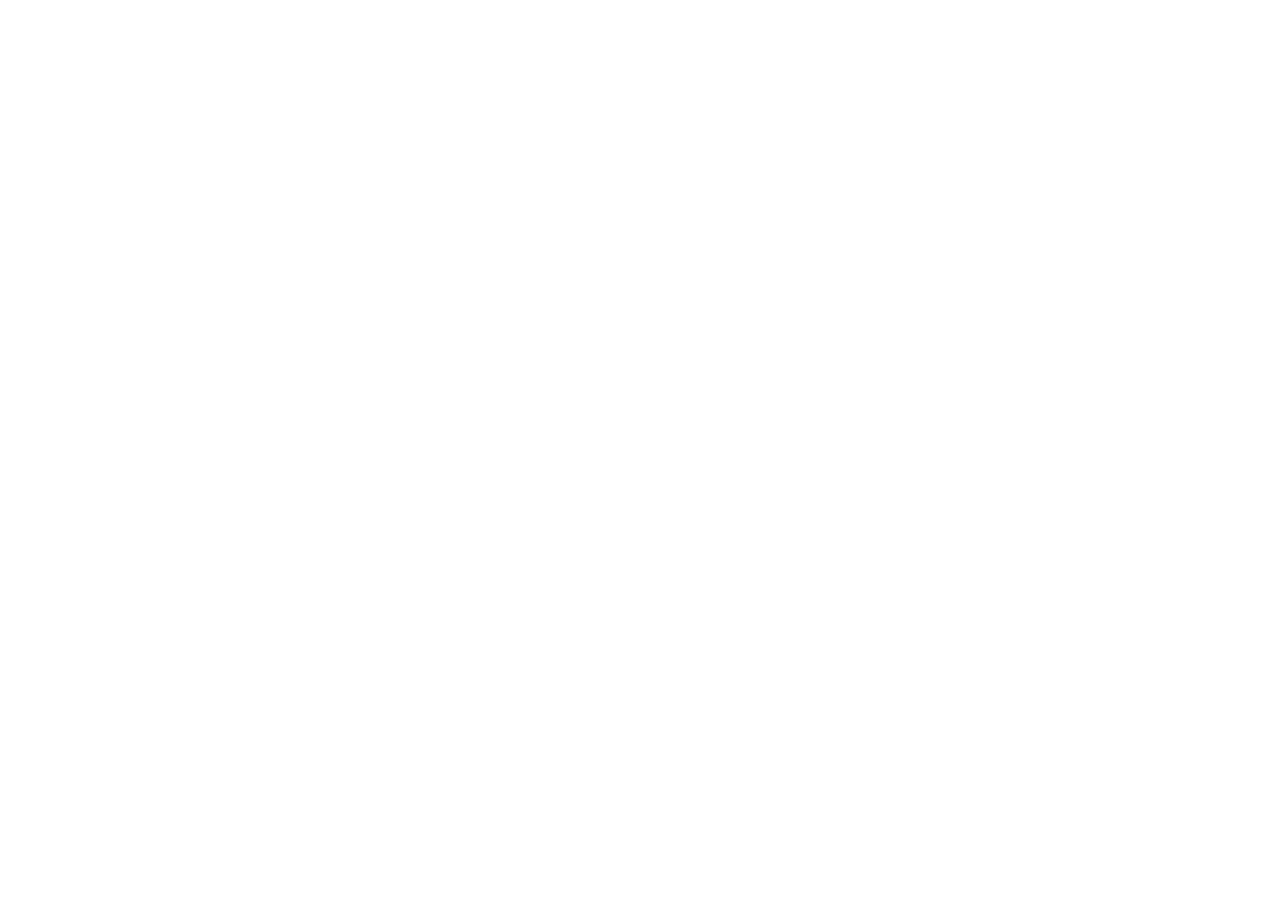
==== Interior_Consultant/index.html @ e38acc47 "refactor: create basic structure of Interior Consultant project" ====
<!DOCTYPE html>
<html lang="en">
  <head>
    <meta charset="UTF-8" />
    <meta name="viewport" content="width=device-width, initial-scale=1.0" />
    <link
      rel="icon"
      type="image/x-icon"
      href="./assets/icons/devchallenges.png"
    />
    <title>Interior Consultant | Devchallenges</title>
  </head>
  <body></body>
</html>
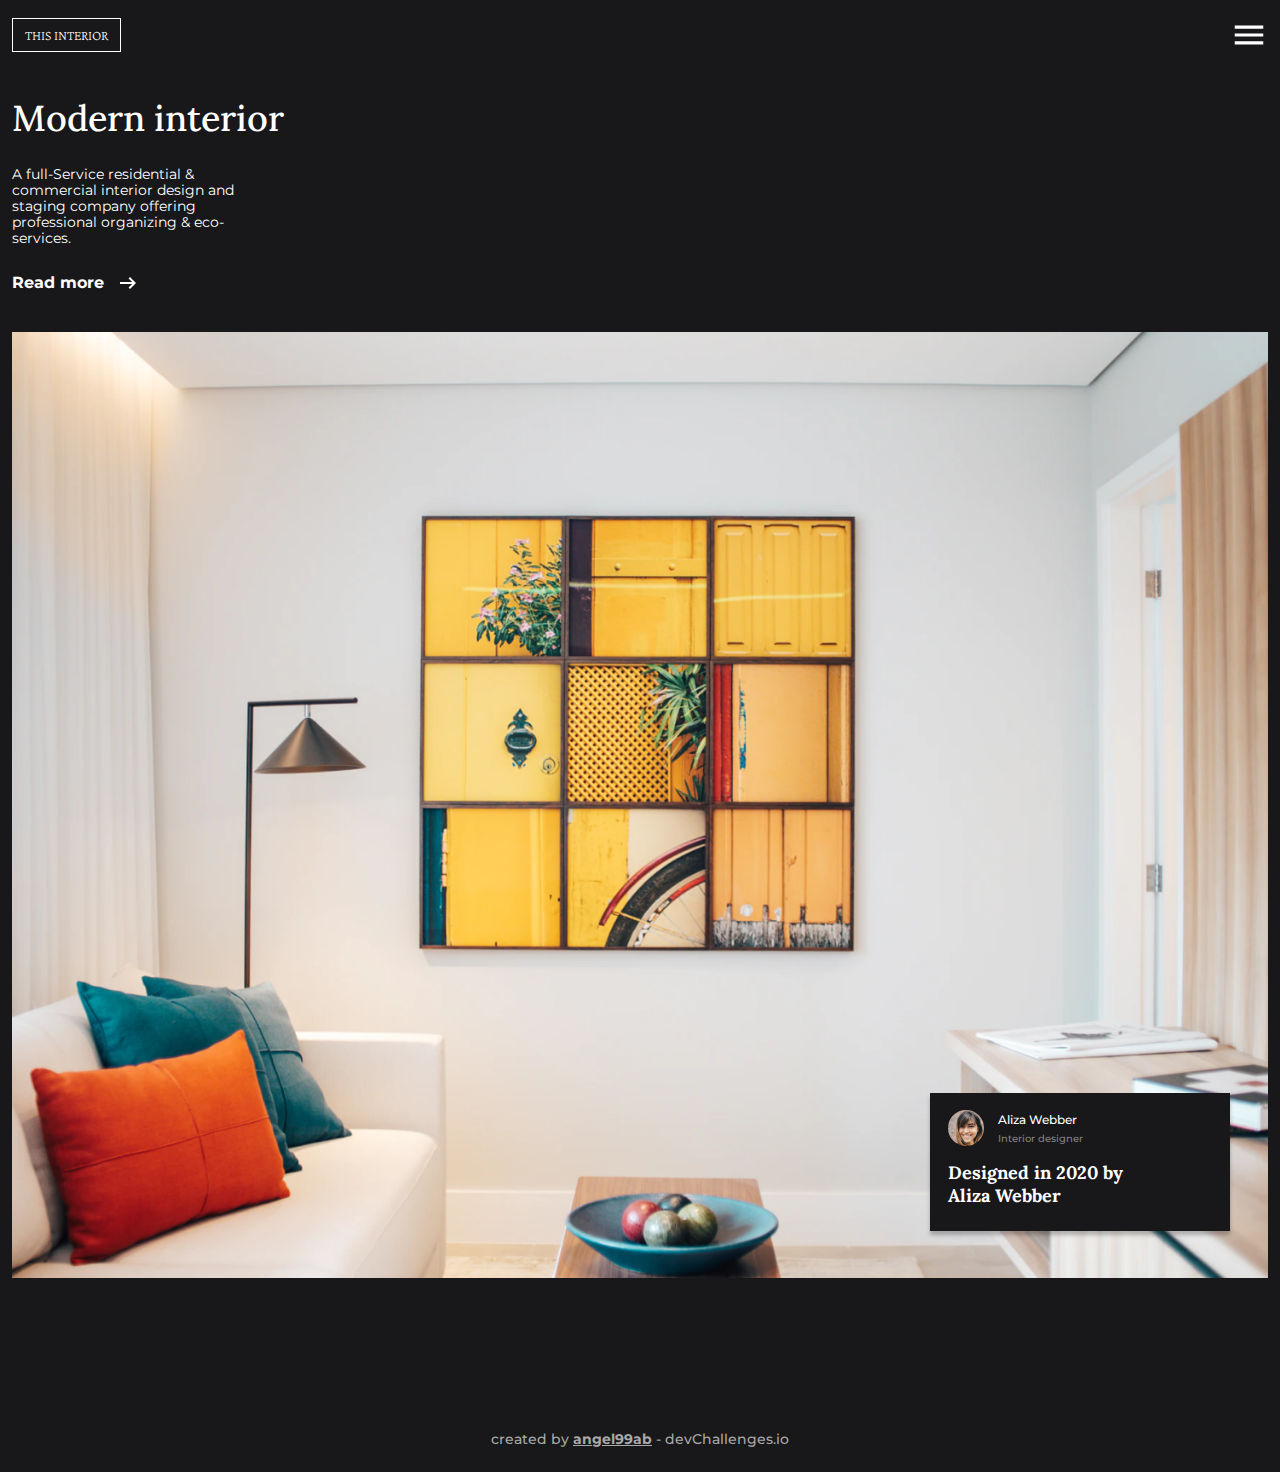
==== commit 1c9799c5: "feat: create mobile design" ====
--- a/Interior_Consultant/index.html
+++ b/Interior_Consultant/index.html
@@ -8,7 +8,92 @@
       type="image/x-icon"
       href="./assets/icons/devchallenges.png"
     />
+    <link
+      href="https://fonts.googleapis.com/css2?family=Crimson+Pro:wght@200&family=Lora:wght@500;700&family=Montserrat:wght@400;500;700&display=swap"
+      rel="stylesheet"
+    />
+    <link rel="stylesheet" href="./assets/styles/normalize.css" />
+    <link rel="stylesheet" href="./assets/styles/style.css" />
     <title>Interior Consultant | Devchallenges</title>
   </head>
-  <body></body>
+  <body>
+    <header>
+      <a class="logo" href="#"><h1 class="logo__name">THIS INTERIOR</h1></a>
+      <div class="hamburger" id="hamburger">
+        <img
+          class="hamburger__img"
+          src="./assets/icons/menu_FILL0_wght400_GRAD0_opsz24.svg"
+          alt="menu icon"
+        />
+      </div>
+      <nav class="navigation">
+        <ul class="navigation__list">
+          <li class="navigation__item">
+            <a class="navigation__link" href="#">Home</a>
+          </li>
+          <li class="navigation__item">
+            <a class="navigation__link" href="#">Collection</a>
+          </li>
+          <li class="navigation__item">
+            <a class="navigation__link" href="#">About</a>
+          </li>
+          <li class="navigation__item">
+            <a class="navigation__link" href="#">Contact</a>
+          </li>
+        </ul>
+      </nav>
+    </header>
+    <main>
+      <div class="project">
+        <div class="project__header">
+          <h2 class="project__title">Modern interior</h2>
+          <p class="project__description">
+            A full-Service residential & commercial interior design and staging
+            company offering professional organizing & eco-services.
+          </p>
+          <a class="project__link" href="#">
+            <span class="project__read-more">Read more</span>
+            <img
+              class="project__arrow"
+              src="./assets/icons/arrow_right_alt_FILL0_wght400_GRAD0_opsz24.svg"
+              alt="Read more right arrow icon"
+            />
+          </a>
+        </div>
+        <div class="project__body">
+          <img
+            class="project__img"
+            src="./assets/images/photo1.png"
+            alt="designer work image"
+          />
+          <div class="designer-card" id="designer-card">
+            <div class="designer-card__content">
+              <img
+                class="designer-card__img"
+                src="./assets/images/photo2.png"
+                alt="Aliza Webber profile image"
+              />
+              <div class="designer-card__info-author">
+                <p class="designer-card__author">Aliza Webber</p>
+                <p class="designer-card__job">Interior designer</p>
+              </div>
+            </div>
+            <p class="designer-card__description">
+              Designed in 2020 by Aliza Webber
+            </p>
+          </div>
+        </div>
+      </div>
+    </main>
+    <footer>
+      <p class="developer">
+        created by
+        <a class="developer__link" href="https://github.com/angel99ab"
+          >angel99ab</a
+        >
+        - devChallenges.io
+      </p>
+    </footer>
+    <script src="./assets/scripts/main.js"></script>
+  </body>
 </html>
--- a/Interior_Consultant/assets/styles/style.css
+++ b/Interior_Consultant/assets/styles/style.css
@@ -0,0 +1,165 @@
+*,
+*::after,
+*::before {
+  box-sizing: border-box;
+}
+
+body {
+  padding: 0 12px 24px;
+  min-height: 100vh;
+  font-family: 'Montserrat', sans-serif;
+  background-color: rgba(24, 23, 25, 1);
+  color: #fff;
+}
+
+header {
+  display: flex;
+  align-items: center;
+  justify-content: space-between;
+  height: 70px;
+}
+
+.logo {
+  color: inherit;
+  text-decoration: none;
+}
+
+.logo__name {
+  display: inline-block;
+  margin-top: 0;
+  margin-bottom: 0;
+  padding: 8px 12px;
+  font-family: 'Crimson Pro', serif;
+  font-weight: 200;
+  font-size: 14px;
+  border: 1px solid #fff;
+}
+
+.project {
+  margin-bottom: 148px;
+}
+
+.project__img {
+  max-width: 100%;
+}
+
+.hamburger {
+  width: 38px;
+  height: 38px;
+}
+
+.navigation {
+  display: none;
+}
+
+.hamburger__img {
+  width: inherit;
+  filter: invert();
+}
+
+.project__header {
+  margin-bottom: 37px;
+}
+
+.project__title {
+  margin-top: 25px;
+  margin-bottom: 25px;
+  font-family: 'Lora', serif;
+  font-weight: 500;
+  font-size: 36px;
+  line-height: 46px;
+}
+
+.project__description {
+  margin-bottom: 25px;
+  max-width: 250px;
+  font-family: 'Montserrat', sans-serif;
+  font-size: 14px;
+}
+
+.project__link {
+  display: flex;
+  align-items: center;
+  width: max-content;
+  color: #fff;
+  text-decoration: none;
+}
+
+.project__read-more {
+  margin-right: 12px;
+  font-weight: 700;
+}
+
+.project__arrow {
+  filter: invert();
+}
+
+.project__body {
+  position: relative;
+}
+
+.designer-card {
+  position: absolute;
+  top: 80%;
+  right: 3%;
+  padding: 8px 18px 0;
+  width: 300px;
+  height: 138px;
+  background-color: rgba(24, 23, 25, 1);
+  box-shadow: 0 4px 4px 0 rgba(0, 0, 0, 0.25);
+}
+
+.designer-card__content {
+  display: flex;
+  align-items: center;
+  margin-bottom: 6px;
+}
+
+.designer-card__img {
+  margin-right: 14px;
+  width: 36px;
+  height: 36px;
+  border-radius: 50%;
+}
+
+.designer-card__author {
+  margin-bottom: 6px;
+  font-size: 12px;
+  line-height: 14px;
+}
+
+.designer-card__job {
+  margin-top: 0;
+  font-size: 10px;
+  line-height: 12px;
+  color: rgba(130, 130, 130, 1);
+}
+
+.designer-card__author,
+.designer-card__job {
+  font-weight: 500;
+}
+
+.designer-card__description {
+  margin-top: 0px;
+  max-width: 210px;
+  font-family: 'Lora', sans-serif;
+  font-weight: 700;
+  font-size: 18px;
+  line-height: 23px;
+}
+
+.developer {
+  margin: 0;
+  font-size: 14px;
+  font-family: 'Montserrat', monospace;
+  font-weight: 500;
+  text-align: center;
+  line-height: 17px;
+  color: rgba(169, 169, 169, 1);
+}
+
+.developer__link {
+  font-weight: 700;
+  color: inherit;
+}
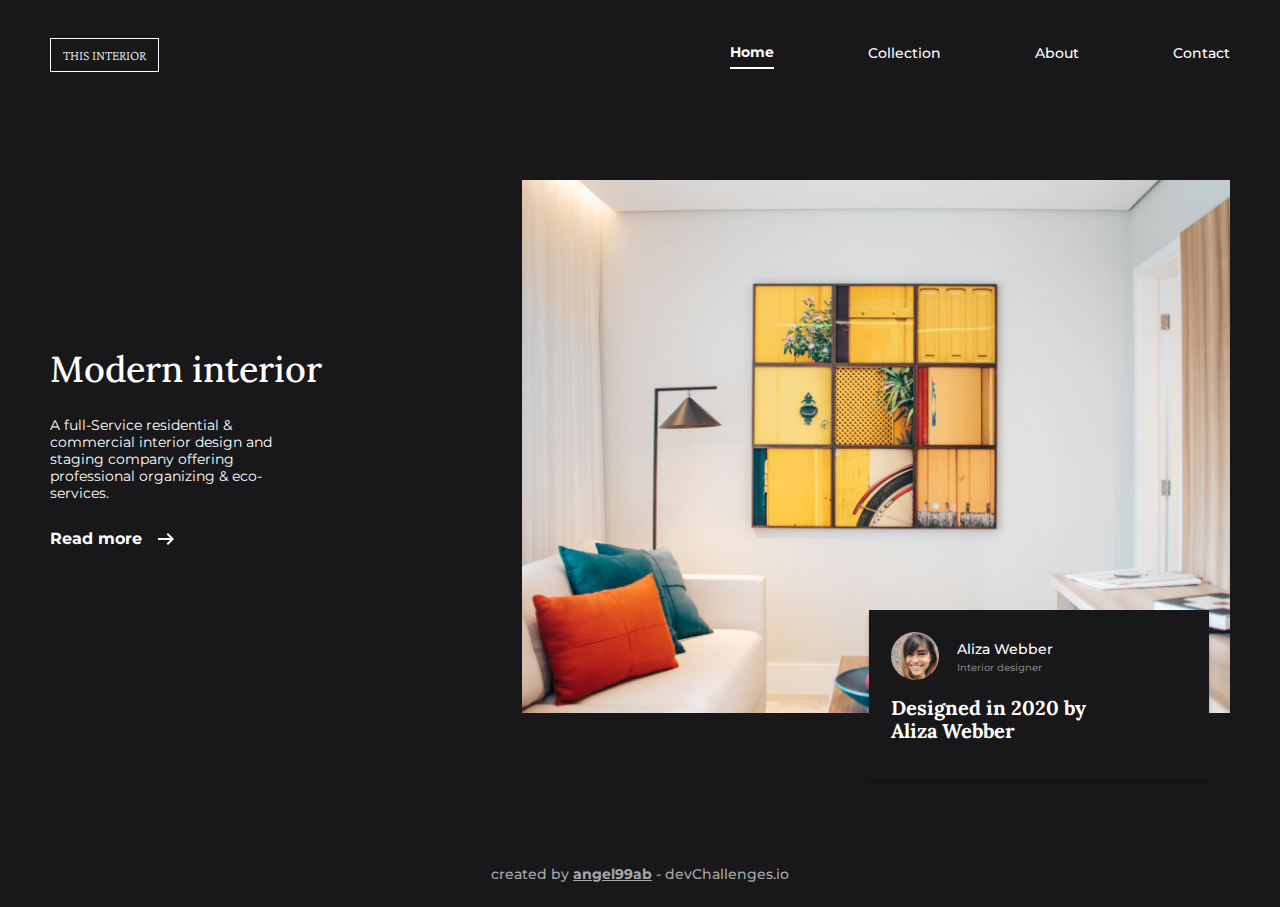
==== commit 5859b20e: "feat: add tablet, laptop and desktop responsive designs" ====
--- a/Interior_Consultant/index.html
+++ b/Interior_Consultant/index.html
@@ -22,14 +22,17 @@
       <div class="hamburger" id="hamburger">
         <img
           class="hamburger__img"
+          id="hamburger__img"
           src="./assets/icons/menu_FILL0_wght400_GRAD0_opsz24.svg"
           alt="menu icon"
         />
       </div>
-      <nav class="navigation">
+      <nav class="navigation" id="navigation">
         <ul class="navigation__list">
           <li class="navigation__item">
-            <a class="navigation__link" href="#">Home</a>
+            <a class="navigation__link navigation__link--active" href="#"
+              >Home</a
+            >
           </li>
           <li class="navigation__item">
             <a class="navigation__link" href="#">Collection</a>
@@ -66,7 +69,7 @@
             src="./assets/images/photo1.png"
             alt="designer work image"
           />
-          <div class="designer-card" id="designer-card">
+          <div class="designer-card">
             <div class="designer-card__content">
               <img
                 class="designer-card__img"
--- a/Interior_Consultant/assets/styles/style.css
+++ b/Interior_Consultant/assets/styles/style.css
@@ -10,6 +10,7 @@
   font-family: 'Montserrat', sans-serif;
   background-color: rgba(24, 23, 25, 1);
   color: #fff;
+  overflow-y: initial;
 }
 
 header {
@@ -17,6 +18,14 @@
   align-items: center;
   justify-content: space-between;
   height: 70px;
+}
+
+main {
+  margin-bottom: 148px;
+}
+
+.body--hide-overflow-y {
+  overflow-y: hidden;
 }
 
 .logo {
@@ -35,26 +44,79 @@
   border: 1px solid #fff;
 }
 
-.project {
-  margin-bottom: 148px;
-}
-
-.project__img {
-  max-width: 100%;
-}
-
 .hamburger {
   width: 38px;
   height: 38px;
+  z-index: 20;
+  cursor: pointer;
 }
 
 .navigation {
-  display: none;
+  position: absolute;
+  left: 0;
+  top: 0;
+  display: flex;
+  align-items: center;
+  width: 100%;
+  height: 100vh;
+  z-index: 10;
+  background-color: rgba(24, 23, 25, 1);
+  transform: translateX(-100%);
+  transition: transform 0.35s;
+}
+
+.navigation--open {
+  transform: translateX(0);
+}
+
+.navigation--open .navigation__item {
+  opacity: 1;
+  transform: translateY(0);
+  transition: transform 0.5s, opacity 0.5s;
+  transition-delay: 0.25s;
+}
+
+.navigation__list {
+  display: flex;
+  flex-direction: column;
+  align-items: center;
+  margin-top: 0;
+  margin-bottom: 0;
+  padding-left: 0;
+  width: 100%;
+  list-style: none;
+  font-weight: 500;
+  font-size: 18px;
+  line-height: 22px;
+}
+
+.navigation__item {
+  margin-bottom: 32px;
+  width: max-content;
+  opacity: 0;
+  transform: translateY(30px);
+}
+
+.navigation__link {
+  display: inline-block;
+  padding-bottom: 4px;
+  width: inherit;
+  color: #fff;
+  text-decoration: none;
+}
+
+.navigation__link--active {
+  font-weight: 700;
+  border-bottom: 2px solid #fff;
 }
 
 .hamburger__img {
   width: inherit;
   filter: invert();
+}
+
+.project__img {
+  max-width: 100%;
 }
 
 .project__header {
@@ -75,6 +137,7 @@
   max-width: 250px;
   font-family: 'Montserrat', sans-serif;
   font-size: 14px;
+  line-height: 17px;
 }
 
 .project__link {
@@ -157,9 +220,189 @@
   text-align: center;
   line-height: 17px;
   color: rgba(169, 169, 169, 1);
+  z-index: 0;
 }
 
 .developer__link {
   font-weight: 700;
   color: inherit;
 }
+
+@media (min-width: 480px) {
+  header {
+    height: 90px;
+  }
+
+  body {
+    padding-left: 30px;
+    padding-right: 30px;
+  }
+
+  .project__description {
+    max-width: 400px;
+  }
+}
+
+@media (min-width: 720px) {
+  .hamburger {
+    display: none;
+  }
+
+  .navigation {
+    position: initial;
+    flex-basis: 56%;
+    display: initial;
+    max-width: 500px;
+    height: initial;
+    transform: translateX(0);
+  }
+
+  .navigation__list {
+    flex-direction: row;
+    justify-content: space-between;
+    font-size: 14px;
+  }
+
+  .navigation__item {
+    margin-bottom: 0;
+    opacity: 1;
+    transform: translateY(0);
+  }
+
+  .designer-card {
+    padding: 18px 22px 0;
+    width: 340px;
+    height: 169px;
+  }
+
+  .designer-card__content {
+    margin-bottom: 12px;
+  }
+
+  .designer-card__img {
+    margin-right: 18px;
+    width: 48px;
+    height: 48px;
+  }
+
+  .designer-card__author {
+    font-size: 14px;
+  }
+
+  .designer-card__job {
+    font-size: 10px;
+  }
+
+  .designer-card__description {
+    font-size: 20px;
+  }
+}
+
+@media (min-width: 900px) {
+  header {
+    height: 110px;
+    margin-bottom: 70px;
+  }
+
+  body {
+    padding-left: 50px;
+    padding-right: 50px;
+  }
+
+  .project {
+    display: flex;
+    justify-content: space-between;
+  }
+
+  .project__header {
+    display: flex;
+    flex-direction: column;
+    justify-content: center;
+    margin-bottom: 0;
+  }
+
+  .project__title {
+    margin-top: 0;
+  }
+
+  .project__body {
+    width: 60%;
+    max-width: 737px;
+  }
+
+  .project__description {
+    margin-top: 0;
+    max-width: 250px;
+  }
+}
+
+@media (min-width: 1400px) {
+  header {
+    margin-bottom: 130px;
+  }
+
+  body {
+    padding-left: 77px;
+    padding-right: 77px;
+  }
+
+  main {
+    margin-bottom: 239px;
+  }
+
+  .navigation__list {
+    font-size: 18px;
+  }
+
+  .project__title {
+    margin-bottom: 40px;
+    font-size: 48px;
+    line-height: 61px;
+  }
+
+  .project__description {
+    margin-bottom: 48px;
+    max-width: 410px;
+    font-size: 24px;
+    line-height: 29px;
+  }
+
+  .project__link {
+    font-size: 18px;
+  }
+
+  .designer-card {
+    padding-left: 31px;
+    width: 410px;
+    height: 189px;
+  }
+
+  .designer-card__content {
+    margin-bottom: 25px;
+  }
+
+  .designer-card__img {
+    width: 50px;
+    height: 50px;
+  }
+
+  .designer-card__job {
+    font-size: 12px;
+  }
+
+  .designer-card__description {
+    max-width: 287px;
+    font-size: 24px;
+    line-height: 30px;
+  }
+}
+
+@media (min-width: 1600px) {
+  header {
+    margin-bottom: 100px;
+  }
+
+  .project__body {
+    max-width: 900px;
+  }
+}
